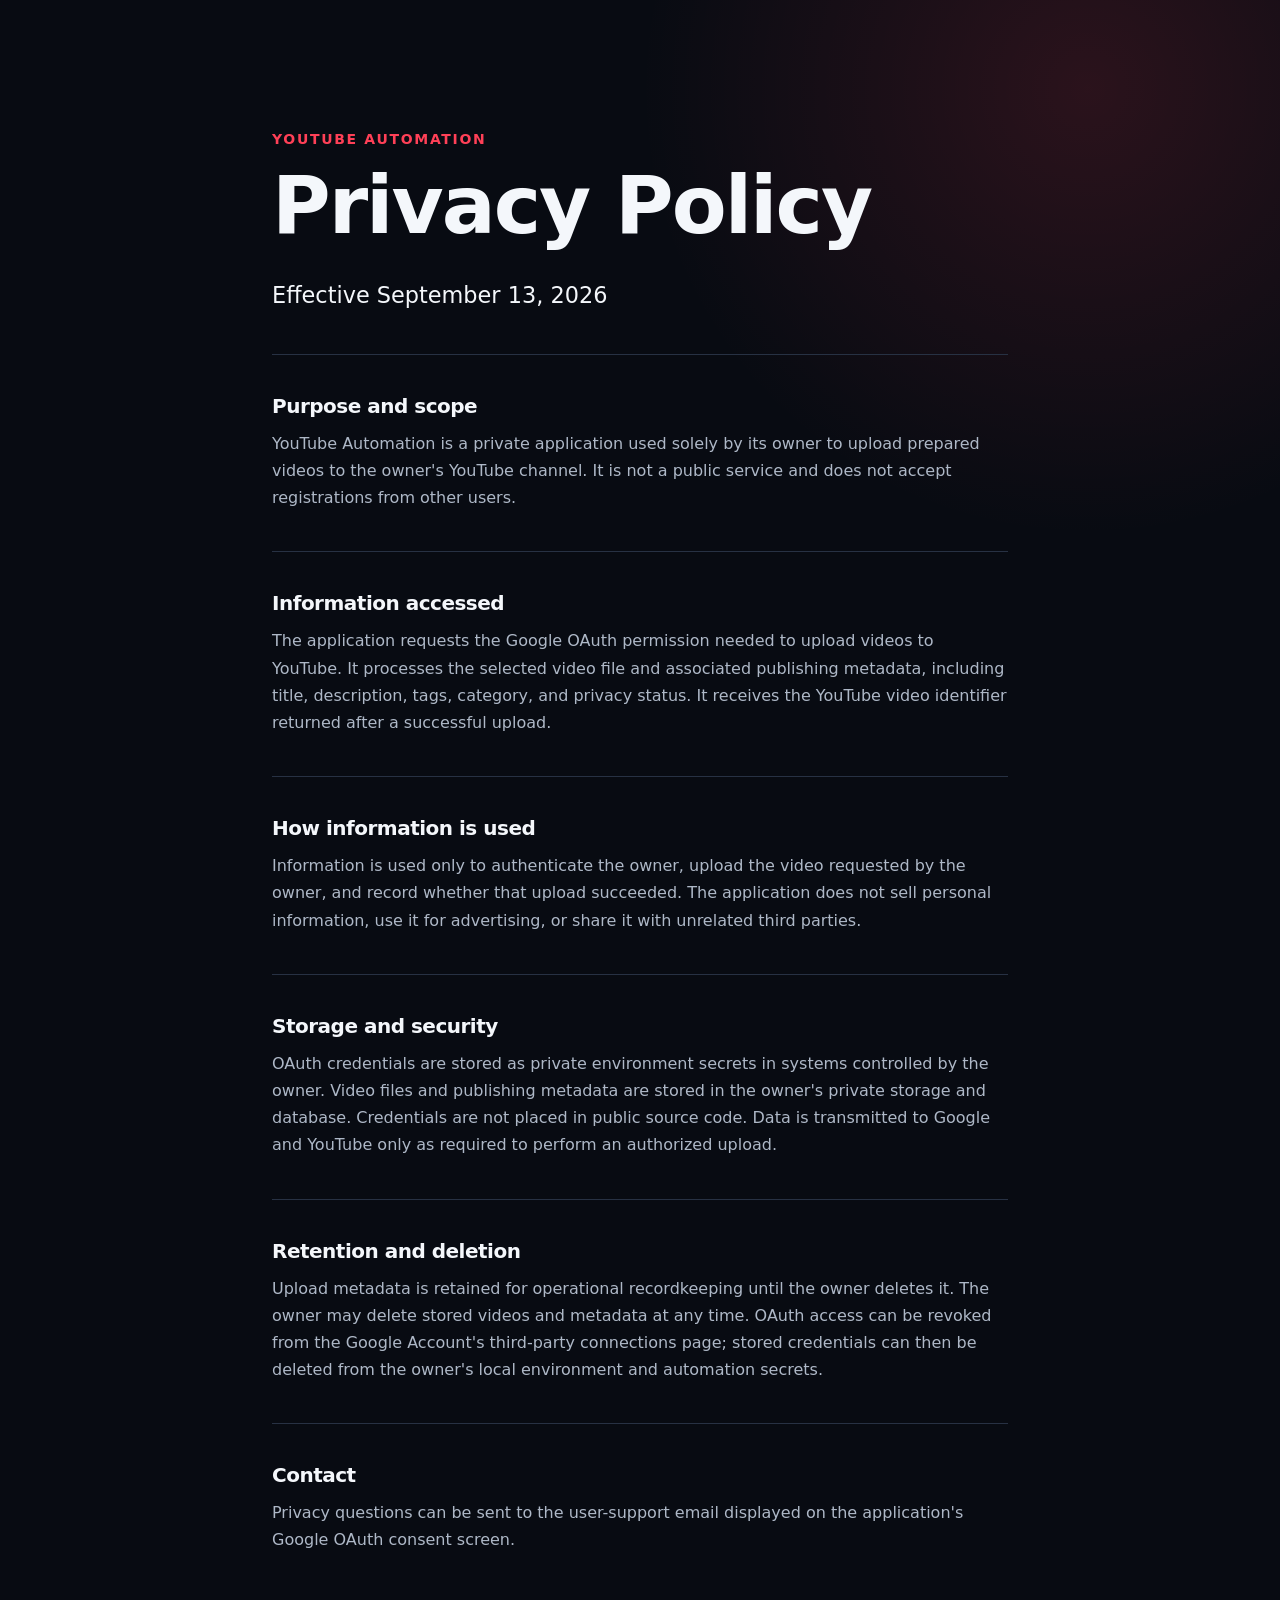
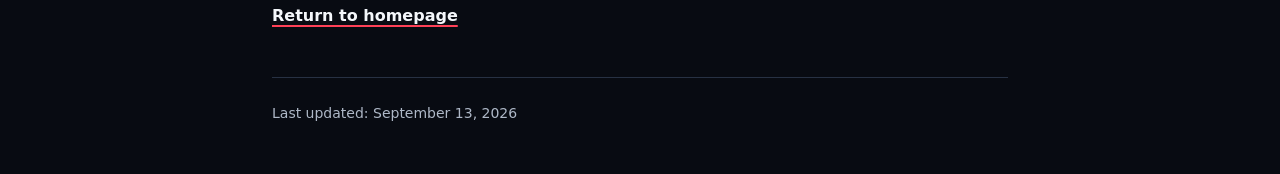
==== docs/privacy.html @ 6c81754f "Add YouTube Shorts automation" ====
<!doctype html>
<html lang="en">
  <head>
    <meta charset="utf-8">
    <meta name="viewport" content="width=device-width, initial-scale=1">
    <meta name="description" content="Privacy policy for the private YouTube Automation uploader.">
    <title>Privacy Policy — YouTube Automation</title>
    <link rel="stylesheet" href="styles.css">
  </head>
  <body>
    <main>
      <p class="eyebrow">YouTube Automation</p>
      <h1>Privacy Policy</h1>
      <p class="intro">Effective September 13, 2026</p>

      <section>
        <h2>Purpose and scope</h2>
        <p>
          YouTube Automation is a private application used solely by its owner
          to upload prepared videos to the owner's YouTube channel. It is not a
          public service and does not accept registrations from other users.
        </p>
      </section>

      <section>
        <h2>Information accessed</h2>
        <p>
          The application requests the Google OAuth permission needed to upload
          videos to YouTube. It processes the selected video file and associated
          publishing metadata, including title, description, tags, category,
          and privacy status. It receives the YouTube video identifier returned
          after a successful upload.
        </p>
      </section>

      <section>
        <h2>How information is used</h2>
        <p>
          Information is used only to authenticate the owner, upload the video
          requested by the owner, and record whether that upload succeeded. The
          application does not sell personal information, use it for advertising,
          or share it with unrelated third parties.
        </p>
      </section>

      <section>
        <h2>Storage and security</h2>
        <p>
          OAuth credentials are stored as private environment secrets in systems
          controlled by the owner. Video files and publishing metadata are stored
          in the owner's private storage and database. Credentials are not placed
          in public source code. Data is transmitted to Google and YouTube only
          as required to perform an authorized upload.
        </p>
      </section>

      <section>
        <h2>Retention and deletion</h2>
        <p>
          Upload metadata is retained for operational recordkeeping until the
          owner deletes it. The owner may delete stored videos and metadata at
          any time. OAuth access can be revoked from the Google Account's
          third-party connections page; stored credentials can then be deleted
          from the owner's local environment and automation secrets.
        </p>
      </section>

      <section>
        <h2>Contact</h2>
        <p>
          Privacy questions can be sent to the user-support email displayed on
          the application's Google OAuth consent screen.
        </p>
      </section>

      <nav aria-label="Site navigation">
        <a href="index.html">Return to homepage</a>
      </nav>
    </main>
    <footer>Last updated: September 13, 2026</footer>
  </body>
</html>
---- docs/styles.css ----
:root {
  color-scheme: dark;
  --background: #080b12;
  --surface: #111722;
  --text: #f4f7fb;
  --muted: #aeb8c7;
  --accent: #ff4057;
  --line: #273143;
}

* {
  box-sizing: border-box;
}

body {
  min-height: 100vh;
  margin: 0;
  background:
    radial-gradient(circle at 85% 5%, rgba(255, 64, 87, 0.14), transparent 28rem),
    var(--background);
  color: var(--text);
  font-family: Inter, ui-sans-serif, system-ui, -apple-system, BlinkMacSystemFont, "Segoe UI", sans-serif;
  font-size: 1rem;
  line-height: 1.7;
}

main,
footer {
  width: min(46rem, calc(100% - 2rem));
  margin-inline: auto;
}

main {
  padding: clamp(4rem, 10vw, 8rem) 0 3rem;
}

.eyebrow {
  margin: 0 0 0.5rem;
  color: var(--accent);
  font-size: 0.875rem;
  font-weight: 750;
  letter-spacing: 0.12em;
  text-transform: uppercase;
}

h1,
h2 {
  line-height: 1.15;
  letter-spacing: -0.025em;
}

h1 {
  max-width: 12ch;
  margin: 0;
  font-size: clamp(2.75rem, 9vw, 5rem);
}

h2 {
  margin: 0 0 0.75rem;
  font-size: 1.25rem;
}

p {
  margin: 0;
  color: var(--muted);
}

.intro {
  max-width: 42rem;
  margin-top: 1.5rem;
  color: var(--text);
  font-size: clamp(1.15rem, 3vw, 1.4rem);
}

section {
  margin-top: 2.5rem;
  padding-top: 2.5rem;
  border-top: 1px solid var(--line);
}

nav {
  margin-top: 3rem;
}

a {
  color: var(--text);
  font-weight: 700;
  text-decoration-color: var(--accent);
  text-decoration-thickness: 0.15rem;
  text-underline-offset: 0.25rem;
}

a:hover,
a:focus-visible {
  color: var(--accent);
}

footer {
  padding: 1.5rem 0 3rem;
  border-top: 1px solid var(--line);
  color: var(--muted);
  font-size: 0.875rem;
}
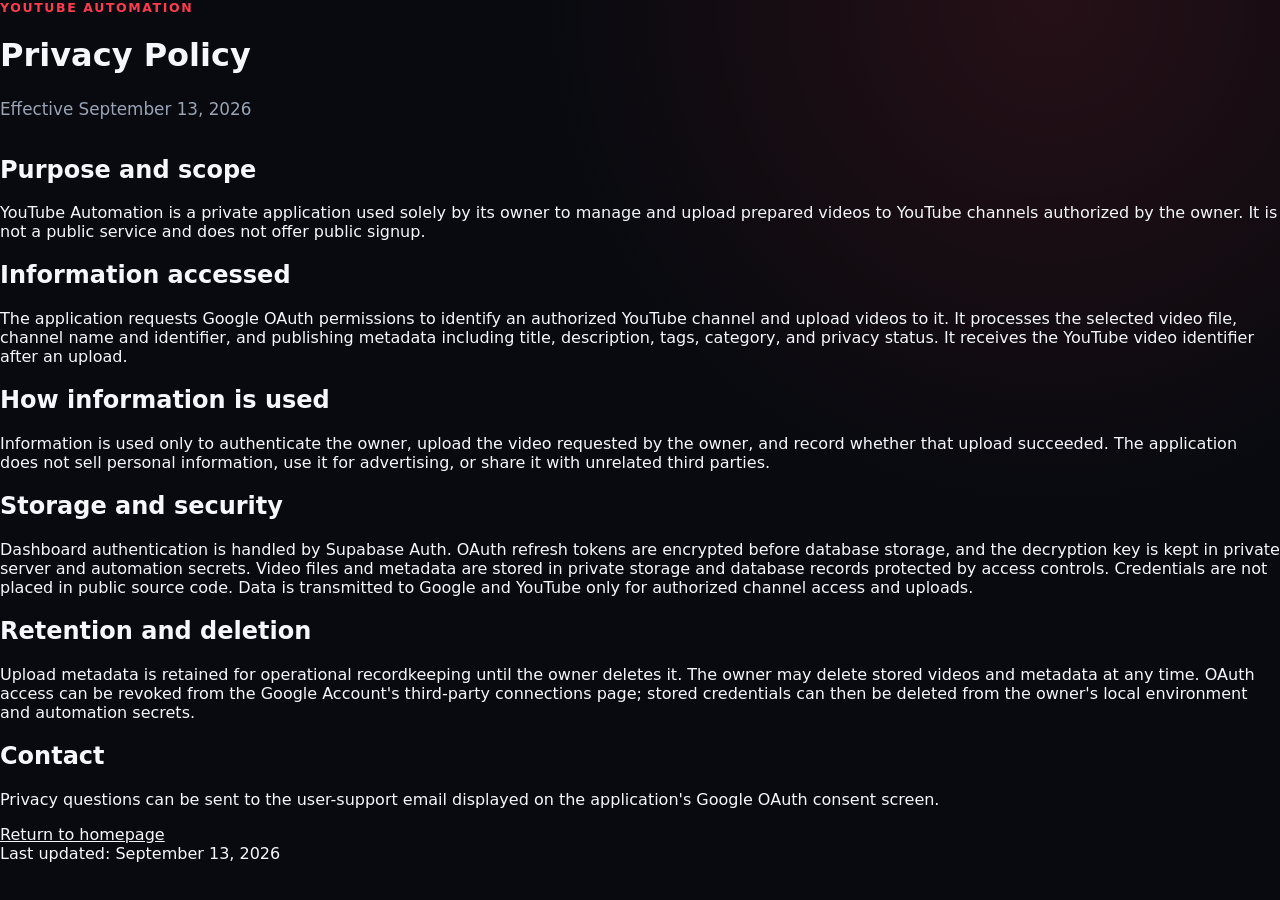
==== commit f490f355: "Add secure multi-channel dashboard" ====
--- a/docs/privacy.html
+++ b/docs/privacy.html
@@ -17,19 +17,19 @@
         <h2>Purpose and scope</h2>
         <p>
           YouTube Automation is a private application used solely by its owner
-          to upload prepared videos to the owner's YouTube channel. It is not a
-          public service and does not accept registrations from other users.
+          to manage and upload prepared videos to YouTube channels authorized by
+          the owner. It is not a public service and does not offer public signup.
         </p>
       </section>
 
       <section>
         <h2>Information accessed</h2>
         <p>
-          The application requests the Google OAuth permission needed to upload
-          videos to YouTube. It processes the selected video file and associated
-          publishing metadata, including title, description, tags, category,
-          and privacy status. It receives the YouTube video identifier returned
-          after a successful upload.
+          The application requests Google OAuth permissions to identify an
+          authorized YouTube channel and upload videos to it. It processes the
+          selected video file, channel name and identifier, and publishing
+          metadata including title, description, tags, category, and privacy
+          status. It receives the YouTube video identifier after an upload.
         </p>
       </section>
 
@@ -46,11 +46,13 @@
       <section>
         <h2>Storage and security</h2>
         <p>
-          OAuth credentials are stored as private environment secrets in systems
-          controlled by the owner. Video files and publishing metadata are stored
-          in the owner's private storage and database. Credentials are not placed
-          in public source code. Data is transmitted to Google and YouTube only
-          as required to perform an authorized upload.
+          Dashboard authentication is handled by Supabase Auth. OAuth refresh
+          tokens are encrypted before database storage, and the decryption key is
+          kept in private server and automation secrets. Video files and metadata
+          are stored in private storage and database records protected by access
+          controls. Credentials are not placed in public source code. Data is
+          transmitted to Google and YouTube only for authorized channel access
+          and uploads.
         </p>
       </section>
 
@@ -80,4 +82,3 @@
     <footer>Last updated: September 13, 2026</footer>
   </body>
 </html>
-
--- a/docs/styles.css
+++ b/docs/styles.css
@@ -1,104 +1 @@
-:root {
-  color-scheme: dark;
-  --background: #080b12;
-  --surface: #111722;
-  --text: #f4f7fb;
-  --muted: #aeb8c7;
-  --accent: #ff4057;
-  --line: #273143;
-}
-
-* {
-  box-sizing: border-box;
-}
-
-body {
-  min-height: 100vh;
-  margin: 0;
-  background:
-    radial-gradient(circle at 85% 5%, rgba(255, 64, 87, 0.14), transparent 28rem),
-    var(--background);
-  color: var(--text);
-  font-family: Inter, ui-sans-serif, system-ui, -apple-system, BlinkMacSystemFont, "Segoe UI", sans-serif;
-  font-size: 1rem;
-  line-height: 1.7;
-}
-
-main,
-footer {
-  width: min(46rem, calc(100% - 2rem));
-  margin-inline: auto;
-}
-
-main {
-  padding: clamp(4rem, 10vw, 8rem) 0 3rem;
-}
-
-.eyebrow {
-  margin: 0 0 0.5rem;
-  color: var(--accent);
-  font-size: 0.875rem;
-  font-weight: 750;
-  letter-spacing: 0.12em;
-  text-transform: uppercase;
-}
-
-h1,
-h2 {
-  line-height: 1.15;
-  letter-spacing: -0.025em;
-}
-
-h1 {
-  max-width: 12ch;
-  margin: 0;
-  font-size: clamp(2.75rem, 9vw, 5rem);
-}
-
-h2 {
-  margin: 0 0 0.75rem;
-  font-size: 1.25rem;
-}
-
-p {
-  margin: 0;
-  color: var(--muted);
-}
-
-.intro {
-  max-width: 42rem;
-  margin-top: 1.5rem;
-  color: var(--text);
-  font-size: clamp(1.15rem, 3vw, 1.4rem);
-}
-
-section {
-  margin-top: 2.5rem;
-  padding-top: 2.5rem;
-  border-top: 1px solid var(--line);
-}
-
-nav {
-  margin-top: 3rem;
-}
-
-a {
-  color: var(--text);
-  font-weight: 700;
-  text-decoration-color: var(--accent);
-  text-decoration-thickness: 0.15rem;
-  text-underline-offset: 0.25rem;
-}
-
-a:hover,
-a:focus-visible {
-  color: var(--accent);
-}
-
-footer {
-  padding: 1.5rem 0 3rem;
-  border-top: 1px solid var(--line);
-  color: var(--muted);
-  font-size: 0.875rem;
-}
-
+:root{color-scheme:dark;--bg:#080a0f;--surface:#11151d;--surface-2:#171c26;--line:#262d3a;--text:#f5f7fb;--muted:#9aa4b5;--red:#ff3b4f;--red-2:#c91f35;--green:#36d399;--amber:#f7b955;--radius:18px;font-family:Inter,ui-sans-serif,system-ui,-apple-system,BlinkMacSystemFont,"Segoe UI",sans-serif;font-size:16px}*{box-sizing:border-box}body{margin:0;min-height:100vh;background:radial-gradient(circle at 82% 0,rgba(255,59,79,.12),transparent 32rem),var(--bg);color:var(--text)}button,input,textarea,select{font:inherit}button{cursor:pointer}a{color:inherit}.eyebrow{margin:0 0 .45rem;color:var(--red);font-size:.78rem;font-weight:800;letter-spacing:.13em;text-transform:uppercase}.login-shell{min-height:100vh;display:grid;place-items:center;padding:1.25rem}.login-card{width:min(29rem,100%);padding:clamp(1.75rem,5vw,3rem);border:1px solid var(--line);border-radius:28px;background:rgba(17,21,29,.94);box-shadow:0 24px 80px rgba(0,0,0,.35)}.brand-mark{display:grid;place-items:center;width:3.25rem;height:3.25rem;margin-bottom:2rem;border-radius:16px;background:var(--red);font-size:1.35rem}.login-card h1,.topbar h1{margin:0;line-height:1.05;letter-spacing:-.045em}.login-card h1{font-size:clamp(2.4rem,8vw,4.2rem)}.intro{margin:.9rem 0 2rem;color:var(--muted);font-size:1.05rem;line-height:1.65}.stack{display:grid;gap:1rem}label{display:grid;gap:.5rem;color:#dce2eb;font-size:.9rem;font-weight:700}input,textarea,select{width:100%;padding:.8rem .9rem;border:1px solid var(--line);border-radius:11px;outline:0;background:#0c1017;color:var(--text)}input:focus,textarea:focus,select:focus{border-color:var(--red);box-shadow:0 0 0 3px rgba(255,59,79,.12)}.button{min-height:2.75rem;padding:.72rem 1rem;border:1px solid transparent;border-radius:11px;color:white;font-weight:800}.button:disabled{cursor:not-allowed;opacity:.55}.primary{background:var(--red)}.primary:hover{background:var(--red-2)}.secondary{border-color:var(--line);background:var(--surface-2)}.text-button{padding:.25rem;border:0;background:transparent;color:var(--muted);font-weight:750}.text-button:hover{color:var(--text)}.legal-link{display:inline-block;margin-top:1.5rem;color:var(--muted);font-size:.85rem}.form-error{min-height:1.2rem;margin:0;color:#ff8997;font-size:.85rem}.dashboard{min-height:100vh}.sidebar{position:fixed;inset:0 auto 0 0;width:16rem;display:flex;flex-direction:column;padding:1.4rem 1rem;border-right:1px solid var(--line);background:rgba(10,13,19,.96)}.wordmark{display:flex;align-items:center;gap:.7rem;padding:.55rem;text-decoration:none;font-weight:900}.wordmark span{display:grid;place-items:center;width:2rem;height:2rem;border-radius:10px;background:var(--red);font-size:.8rem}.sidebar nav{display:grid;gap:.35rem;margin-top:2.5rem}.nav-item{padding:.8rem 1rem;border:0;border-radius:11px;background:transparent;color:var(--muted);text-align:left;font-weight:750}.nav-item:hover,.nav-item.active{background:var(--surface-2);color:var(--text)}.nav-item.active{box-shadow:inset 3px 0 var(--red)}.sidebar-foot{display:grid;gap:.65rem;margin-top:auto;padding:.9rem .55rem;color:var(--muted);font-size:.78rem;overflow-wrap:anywhere}.sidebar-foot .text-button{text-align:left}.workspace{margin-left:16rem;padding:clamp(1.25rem,4vw,3rem);min-height:100vh}.topbar{display:flex;align-items:center;justify-content:space-between;gap:1rem;margin-bottom:2.2rem}.topbar h1{font-size:clamp(2rem,5vw,3.5rem)}.view{animation:appear .2s ease}@keyframes appear{from{opacity:0;transform:translateY(4px)}}.stat-grid{display:grid;grid-template-columns:repeat(3,1fr);gap:1rem}.stat-card,.panel{border:1px solid var(--line);border-radius:var(--radius);background:linear-gradient(145deg,rgba(23,28,38,.96),rgba(13,17,24,.96))}.stat-card{display:grid;gap:.55rem;padding:1.3rem}.stat-card span,.stat-card small{color:var(--muted)}.stat-card strong{font-size:clamp(1.35rem,3vw,2.15rem);white-space:nowrap;overflow:hidden;text-overflow:ellipsis}.panel-grid{display:grid;grid-template-columns:1.5fr 1fr;gap:1rem;margin-top:1rem}.panel{padding:1.4rem}.panel h2,.empty h2{margin:.15rem 0;font-size:1.25rem}.panel p,.empty p{color:var(--muted);line-height:1.6}.accent-panel{position:relative;overflow:hidden}.accent-panel:after{content:"";position:absolute;width:10rem;height:10rem;right:-4rem;bottom:-5rem;border-radius:50%;background:var(--red);opacity:.12}.status-chip{display:inline-flex;margin-top:1.5rem;padding:.4rem .65rem;border-radius:999px;background:rgba(247,185,85,.12);color:var(--amber);font-size:.75rem;font-weight:800}.panel-heading{display:flex;align-items:center;justify-content:space-between;gap:1rem}.panel-heading h2{margin:0}.compact-list{margin-top:1.1rem}.compact-row{display:flex;justify-content:space-between;gap:1rem;padding:.85rem 0;border-top:1px solid var(--line)}.compact-row:first-child{border-top:0}.compact-row span{color:var(--muted);font-size:.82rem}.page-tools{margin-bottom:1rem;color:var(--muted)}.video-list{display:grid;gap:.75rem}.video-row{display:grid;grid-template-columns:minmax(0,1.4fr) minmax(8rem,.65fr) minmax(8rem,.65fr) auto;align-items:center;gap:1rem;padding:1rem 1.1rem;border:1px solid var(--line);border-radius:14px;background:var(--surface)}.video-title{min-width:0}.video-title strong{display:block;white-space:nowrap;overflow:hidden;text-overflow:ellipsis}.video-title span,.meta{color:var(--muted);font-size:.82rem}.badge{display:inline-flex;width:max-content;padding:.3rem .55rem;border-radius:999px;background:rgba(54,211,153,.12);color:var(--green);font-size:.72rem;font-weight:850;text-transform:capitalize}.badge.private,.badge.failed{background:rgba(247,185,85,.12);color:var(--amber)}.badge.failed{background:rgba(255,59,79,.12);color:#ff8997}.intro-panel{display:flex;align-items:center;justify-content:space-between;margin-bottom:1rem}.channel-grid{display:grid;grid-template-columns:repeat(auto-fit,minmax(15rem,1fr));gap:1rem}.channel-card{padding:1.2rem;border:1px solid var(--line);border-radius:var(--radius);background:var(--surface)}.channel-head{display:flex;align-items:center;gap:.85rem}.channel-head img,.channel-avatar{width:3rem;height:3rem;border-radius:50%;background:var(--surface-2);object-fit:cover}.channel-card h3{margin:0}.channel-card p{margin:.2rem 0 1rem;color:var(--muted);font-size:.82rem}.active-channel{border-color:rgba(54,211,153,.45);box-shadow:inset 0 0 0 1px rgba(54,211,153,.12)}.empty{padding:4rem 1rem;text-align:center;border:1px dashed var(--line);border-radius:var(--radius)}.table-wrap{overflow:auto;border:1px solid var(--line);border-radius:var(--radius)}table{width:100%;border-collapse:collapse;background:var(--surface);text-align:left}th,td{padding:.9rem 1rem;border-bottom:1px solid var(--line);white-space:nowrap}th{color:var(--muted);font-size:.75rem;text-transform:uppercase;letter-spacing:.08em}td{font-size:.88rem}tr:last-child td{border-bottom:0}dialog{width:min(38rem,calc(100% - 1.5rem));padding:0;border:1px solid var(--line);border-radius:22px;background:var(--surface);color:var(--text)}dialog::backdrop{background:rgba(0,0,0,.72);backdrop-filter:blur(5px)}.dialog-card{display:grid;gap:1rem;padding:1.4rem}.dialog-heading{display:flex;justify-content:space-between;align-items:flex-start}.dialog-heading h2{margin:0}.icon-button{width:2.25rem;height:2.25rem;border:1px solid var(--line);border-radius:50%;background:transparent;color:var(--muted);font-size:1.3rem}.field-note{margin:-.65rem 0 0;color:var(--muted);font-size:.78rem}.field-row{display:grid;grid-template-columns:1fr 1fr;gap:1rem}.checkbox{display:flex;align-items:center;gap:.6rem}.checkbox input{width:auto}.dialog-actions{display:flex;justify-content:flex-end;gap:.7rem;margin-top:.5rem}progress{width:100%;accent-color:var(--red)}.toast{position:fixed;z-index:20;right:1rem;bottom:1rem;max-width:24rem;padding:.8rem 1rem;border:1px solid var(--line);border-radius:12px;background:var(--surface-2);box-shadow:0 10px 40px rgba(0,0,0,.35);opacity:0;transform:translateY(1rem);pointer-events:none;transition:.2s}.toast.show{opacity:1;transform:none}.toast.error{border-color:rgba(255,59,79,.5)}@media(max-width:800px){.sidebar{position:sticky;top:0;z-index:10;width:100%;height:auto;display:block;padding:.75rem;border-right:0;border-bottom:1px solid var(--line)}.wordmark{display:none}.sidebar nav{display:flex;margin:0;overflow:auto}.nav-item{flex:0 0 auto;padding:.6rem .8rem}.nav-item.active{box-shadow:inset 0 -3px var(--red)}.sidebar-foot{display:none}.workspace{margin-left:0;padding:1rem}.stat-grid,.panel-grid{grid-template-columns:1fr}.video-row{grid-template-columns:1fr auto}.video-row>:nth-child(2),.video-row>:nth-child(3){display:none}.topbar{align-items:flex-end}.intro-panel{align-items:flex-start;flex-direction:column}.field-row{grid-template-columns:1fr}}
